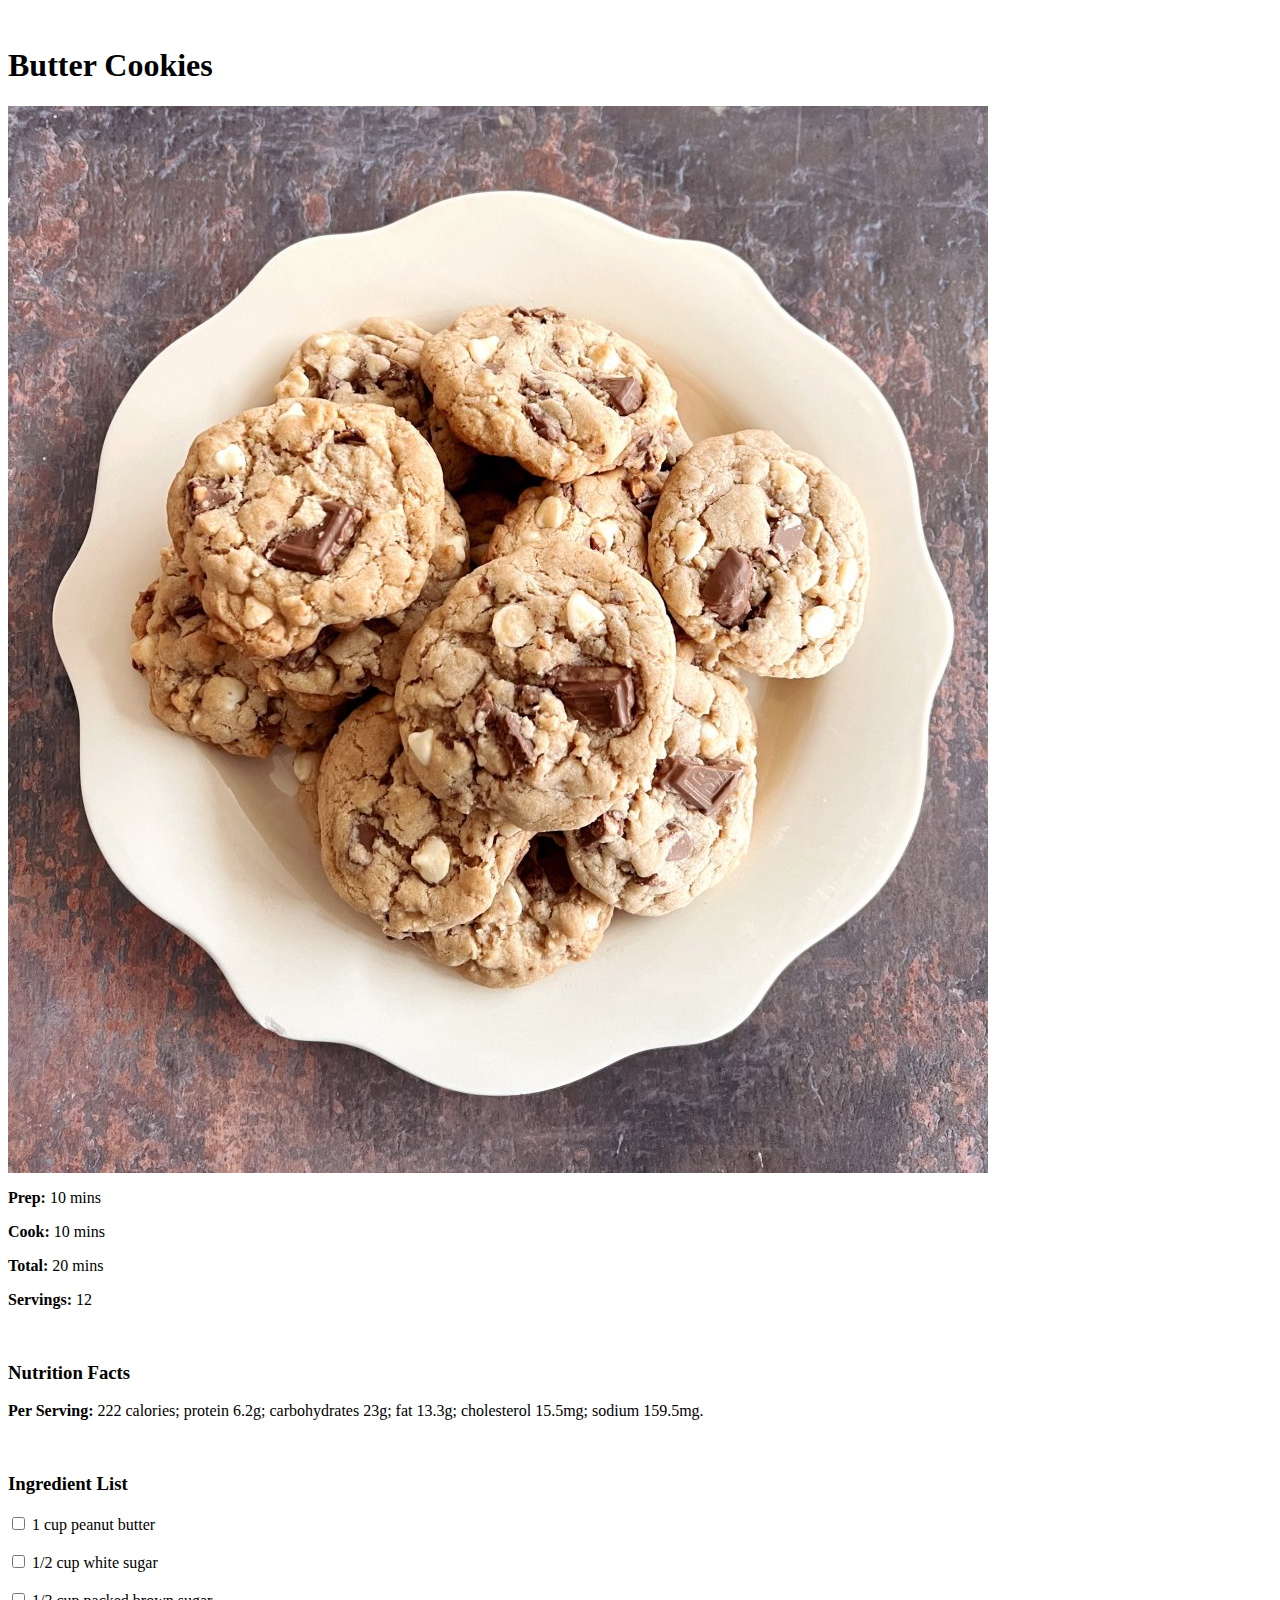
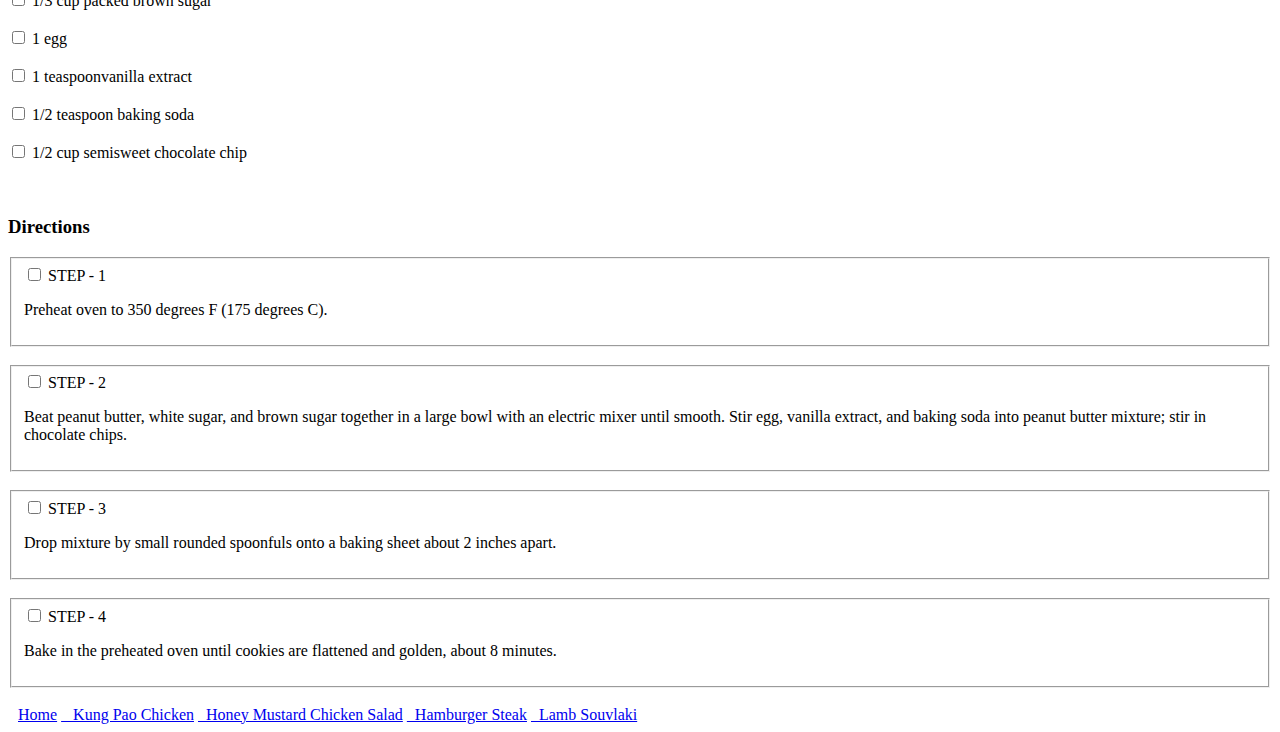
==== recipes/buttercookies.html @ df1562ae "Add recipes & fix links" ====
<html lang="en">
<head>
    <meta charset="UTF-8">
    <meta http-equiv="X-UA-Compatible" content="IE=edge">
    <meta name="viewport" content="width=device-width, initial-scale=1.0">
    <title>Butter Cookies</title>
</head>
<body>
    <br>
    <h1>Butter Cookies</h1>
    <div>
        <div>
            <img src="../img/buttercookies.jpeg" alt="Delicious butter cookies">
        </div>
        <div>
            <p><b>Prep: </b>10 mins</p>
            <p><b>Cook: </b>10 mins</p>
            <p><b>Total: </b>20 mins</p>
            <p><b>Servings: </b>12</p>         
        </div>
        <br>

        <h3>Nutrition Facts</h3>
        <p> <b>Per Serving:</b> 222 calories; protein 6.2g; carbohydrates 23g; fat 13.3g; cholesterol 15.5mg; sodium 159.5mg.</p>

    </div>


    
    <div>
        <br>
        <h3>Ingredient List</h3>
            <input type="checkbox" name="ing" id="ing">
            <label for="ing">1 cup peanut butter</label><br>
            <br>

            <input type="checkbox" name="ing" id="ing">
            <label for="ing">1/2 cup white sugar</label><br>
            <br>

            <input type="checkbox" name="ing" id="ing">
            <label for="ing">1/3 cup packed brown sugar</label><br>
            <br>

            <input type="checkbox" name="ing" id="ing">
            <label for="ing">1 egg</label><br>
            <br>

            <input type="checkbox" name="ing" id="ing">
            <label for="ing">1 teaspoonvanilla extract</label><br>
            <br>

            <input type="checkbox" name="ing" id="ing">
            <label for="ing">1/2 teaspoon baking soda</label><br>
            <br>

            <input type="checkbox" name="ing" id="ing">
            <label for="ing">1/2 cup semisweet chocolate chip</label><br>
            <br>

        </div>

        <div>
            <br>

            <h3>Directions</h3>

            <fieldset>
                <input type="checkbox" name="step" id="step">

                <label for="">STEP - 1</label>
                <p>Preheat oven to 350 degrees F (175 degrees C).</p>
            </fieldset>
            <br>
        <fieldset>
            <input type="checkbox" name="step" id="step">

            <label for="">STEP - 2</label>
            <p>Beat peanut butter, white sugar, and brown sugar together in a large bowl with an electric mixer until smooth. Stir egg, vanilla extract, and baking soda into peanut butter mixture; stir in chocolate chips.</p>
        </fieldset>
        <br>

            <fieldset>
                <input type="checkbox" name="step" id="step">

                <label for="">STEP - 3</label>
                <p>Drop mixture by small rounded spoonfuls onto a baking sheet about 2 inches apart.</p>
            </fieldset>
            <br>

            <fieldset>
                <input type="checkbox" name="step" id="step">

                <label for="">STEP - 4</label>
                <p>Bake in the preheated oven until cookies are flattened and golden, about 8 minutes.</p>
            </fieldset>
        </div>
        <br>

        <div style="padding-left:10px;">
            <a href="../index.html">Home</a>
            <a href="kungpaochicken.html"> &nbsp;&nbsp; Kung Pao Chicken</a>
            <a href="hmchickensalad.html">&nbsp;&nbsp;Honey Mustard Chicken Salad</a>
            <a href="hsteak.html">&nbsp;&nbsp;Hamburger Steak</a>
            <a href="lambsouvlaki.html">&nbsp;&nbsp;Lamb Souvlaki</a>

        </div>
    
</body>
</html>
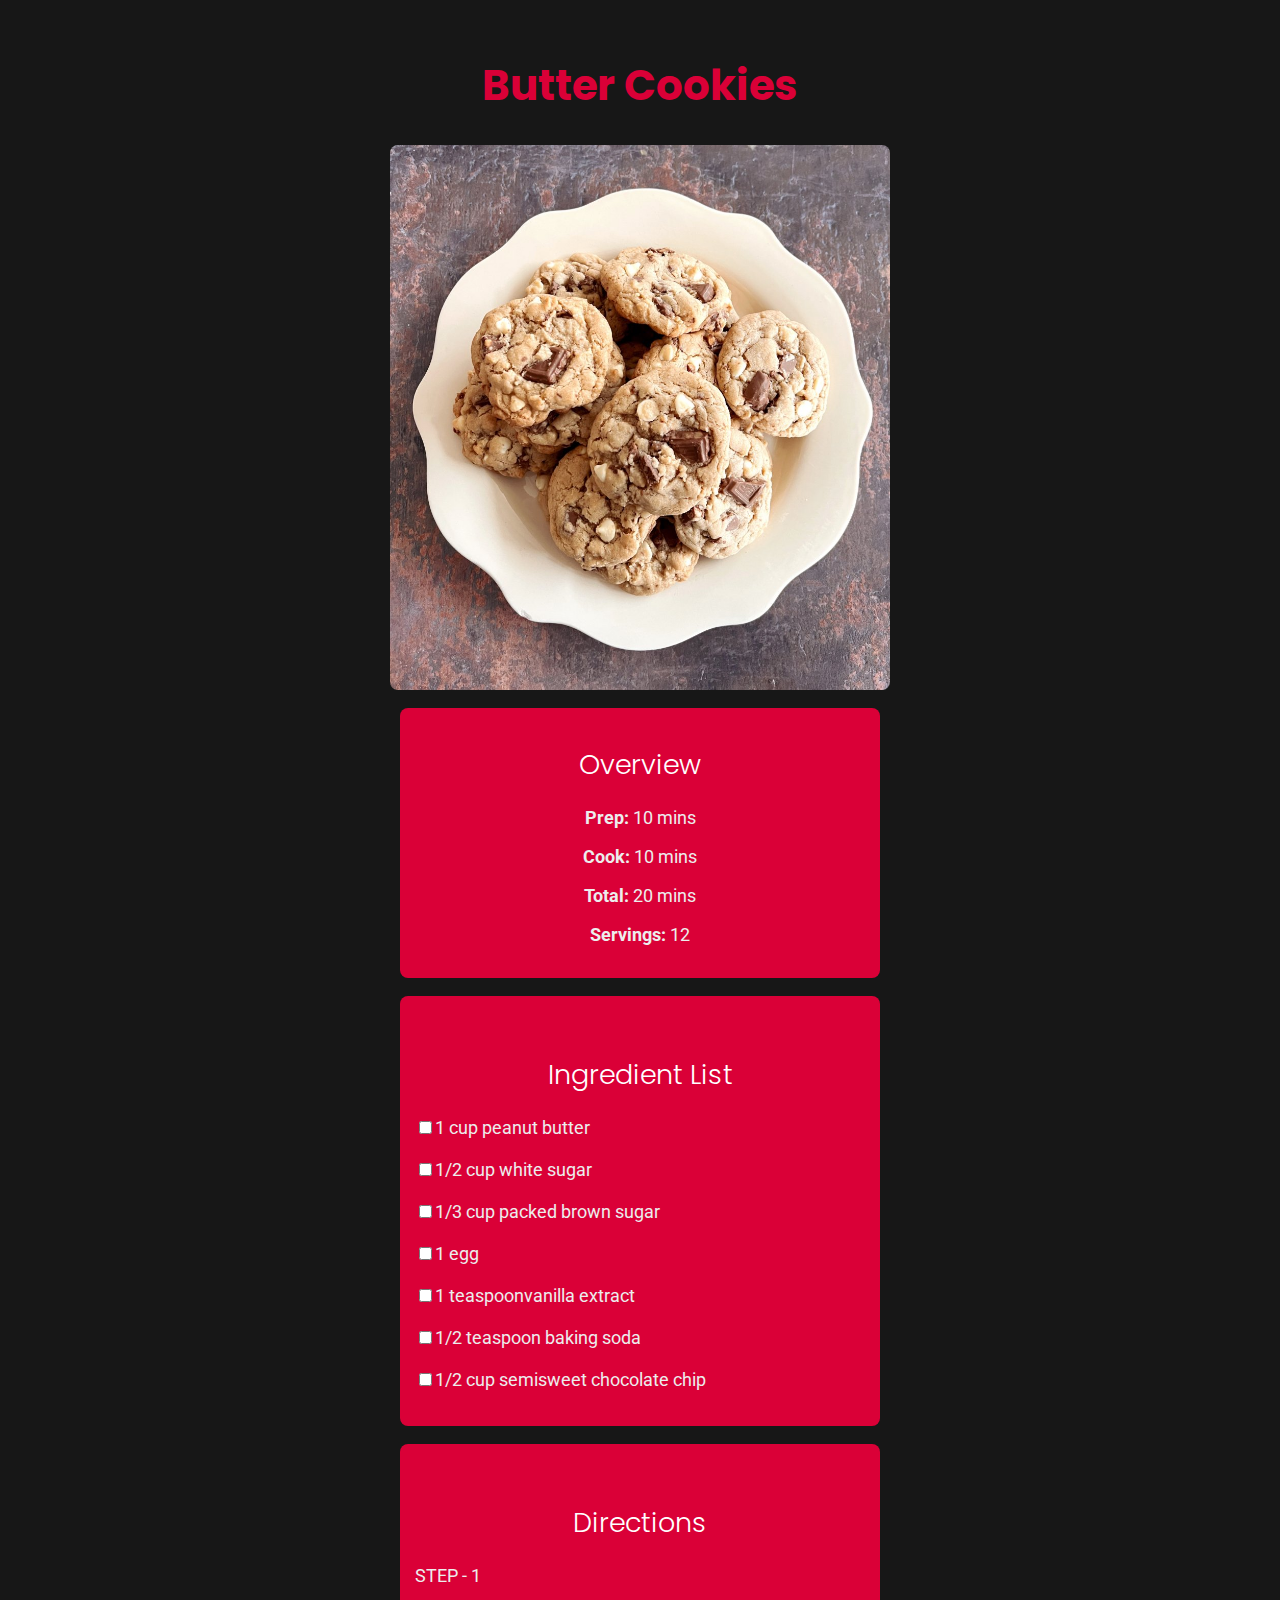
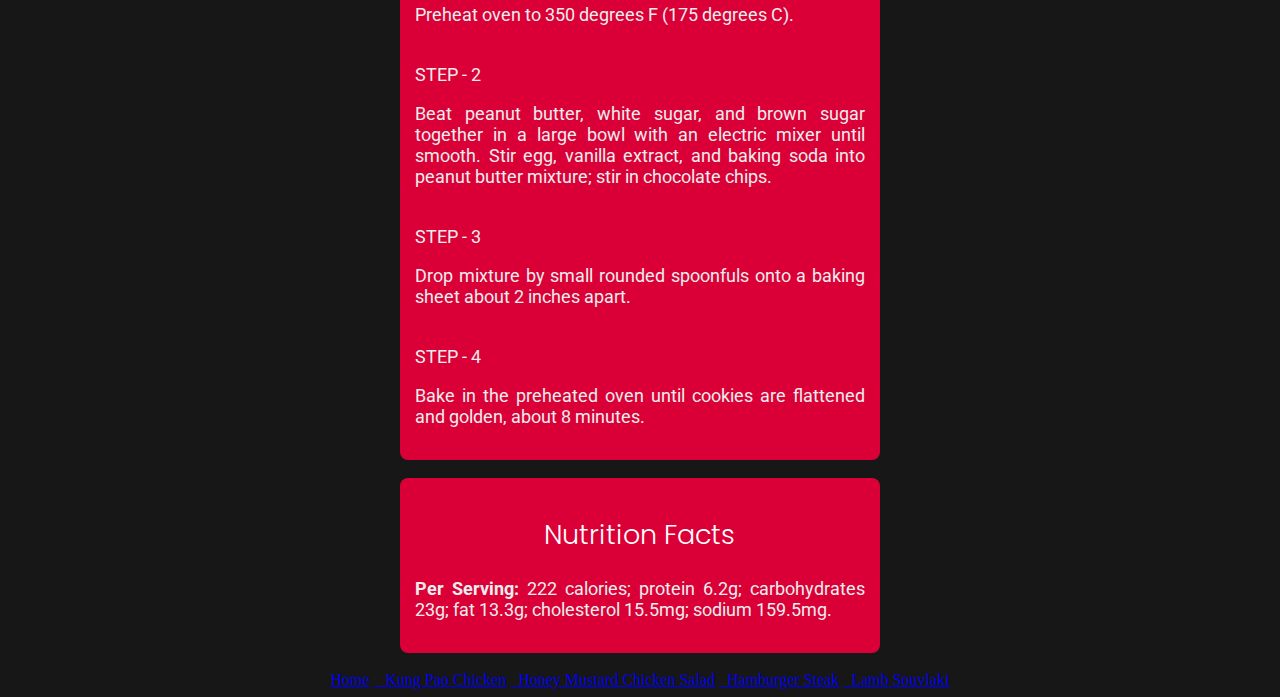
==== commit 90dddda6: "Apply style to remaining recipe page" ====
--- a/recipes/buttercookies.html
+++ b/recipes/buttercookies.html
@@ -4,100 +4,97 @@
     <meta http-equiv="X-UA-Compatible" content="IE=edge">
     <meta name="viewport" content="width=device-width, initial-scale=1.0">
     <title>Butter Cookies</title>
+    <link href="https://fonts.googleapis.com/css2?family=Poppins:wght@100;200;300;400;500;600;700;800;900&family=Roboto:wght@100;300;400&display=swap" rel="stylesheet">
+
+    <link rel="stylesheet" href="../styles/styles.css">
 </head>
 <body>
     <br>
-    <h1>Butter Cookies</h1>
-    <div>
-        <div>
-            <img src="../img/buttercookies.jpeg" alt="Delicious butter cookies">
-        </div>
-        <div>
+    <h1 class="title main">Butter Cookies</h1>
+    
+        <div class="image-box">
+            <img class="image" src="../img/buttercookies.jpeg" alt="Delicious butter cookies">
+        </div> <br>
+
+        <div class="overview card">
+            <h2 class="title">Overview</h2>
             <p><b>Prep: </b>10 mins</p>
             <p><b>Cook: </b>10 mins</p>
             <p><b>Total: </b>20 mins</p>
             <p><b>Servings: </b>12</p>         
-        </div>
-        <br>
+        </div><br>
 
-        <h3>Nutrition Facts</h3>
-        <p> <b>Per Serving:</b> 222 calories; protein 6.2g; carbohydrates 23g; fat 13.3g; cholesterol 15.5mg; sodium 159.5mg.</p>
 
-    </div>
+
 
 
     
-    <div>
+    <div class="ingredients card">
         <br>
-        <h3>Ingredient List</h3>
-            <input type="checkbox" name="ing" id="ing">
-            <label for="ing">1 cup peanut butter</label><br>
+        <h2 class="title">Ingredient List</h2>
+            
+            <label><input type="checkbox">1 cup peanut butter</label><br>
             <br>
 
-            <input type="checkbox" name="ing" id="ing">
-            <label for="ing">1/2 cup white sugar</label><br>
+            
+            <label><input type="checkbox">1/2 cup white sugar</label><br>
             <br>
 
-            <input type="checkbox" name="ing" id="ing">
-            <label for="ing">1/3 cup packed brown sugar</label><br>
+            
+            <label><input type="checkbox">1/3 cup packed brown sugar</label><br>
             <br>
 
-            <input type="checkbox" name="ing" id="ing">
-            <label for="ing">1 egg</label><br>
+            
+            <label><input type="checkbox">1 egg</label><br>
             <br>
 
-            <input type="checkbox" name="ing" id="ing">
-            <label for="ing">1 teaspoonvanilla extract</label><br>
+            
+            <label><input type="checkbox">1 teaspoonvanilla extract</label><br>
             <br>
 
-            <input type="checkbox" name="ing" id="ing">
-            <label for="ing">1/2 teaspoon baking soda</label><br>
+            
+            <label><input type="checkbox">1/2 teaspoon baking soda</label><br>
             <br>
 
-            <input type="checkbox" name="ing" id="ing">
-            <label for="ing">1/2 cup semisweet chocolate chip</label><br>
+            
+            <label><input type="checkbox">1/2 cup semisweet chocolate chip</label><br>
             <br>
 
-        </div>
+        </div> <br>
 
-        <div>
+        <div class="direction card">
             <br>
 
-            <h3>Directions</h3>
+            <h2 class="title">Directions</h2>
 
-            <fieldset>
-                <input type="checkbox" name="step" id="step">
-
-                <label for="">STEP - 1</label>
+                <label>STEP - 1</label>
                 <p>Preheat oven to 350 degrees F (175 degrees C).</p>
-            </fieldset>
-            <br>
-        <fieldset>
-            <input type="checkbox" name="step" id="step">
-
-            <label for="">STEP - 2</label>
-            <p>Beat peanut butter, white sugar, and brown sugar together in a large bowl with an electric mixer until smooth. Stir egg, vanilla extract, and baking soda into peanut butter mixture; stir in chocolate chips.</p>
-        </fieldset>
-        <br>
-
-            <fieldset>
-                <input type="checkbox" name="step" id="step">
-
-                <label for="">STEP - 3</label>
-                <p>Drop mixture by small rounded spoonfuls onto a baking sheet about 2 inches apart.</p>
-            </fieldset>
+            
             <br>
 
-            <fieldset>
-                <input type="checkbox" name="step" id="step">
+            <label>STEP - 2</label>
+            <p>Beat peanut butter, white sugar, and brown sugar together in a large bowl with an electric mixer until smooth. Stir egg, vanilla extract, and baking soda into peanut butter mixture; stir in chocolate chips.</p>
+        
+           <br>
 
-                <label for="">STEP - 4</label>
-                <p>Bake in the preheated oven until cookies are flattened and golden, about 8 minutes.</p>
-            </fieldset>
-        </div>
-        <br>
 
-        <div style="padding-left:10px;">
+            <label>STEP - 3</label>
+            <p>Drop mixture by small rounded spoonfuls onto a baking sheet about 2 inches apart.</p>
+            
+            <br>
+
+            <label>STEP - 4</label>
+            <p>Bake in the preheated oven until cookies are flattened and golden, about 8 minutes.</p>
+            
+        </div><br>
+        
+
+        <div class="nutrition card">
+            <h2 class="title">Nutrition Facts</h2>
+            <p> <b>Per Serving:</b> 222 calories; protein 6.2g; carbohydrates 23g; fat 13.3g; cholesterol 15.5mg; sodium 159.5mg.</p>
+        </div><br>
+
+        <div class="bottom-links"">
             <a href="../index.html">Home</a>
             <a href="kungpaochicken.html"> &nbsp;&nbsp; Kung Pao Chicken</a>
             <a href="hmchickensalad.html">&nbsp;&nbsp;Honey Mustard Chicken Salad</a>
--- a/styles/styles.css
+++ b/styles/styles.css
@@ -0,0 +1,50 @@
+body{
+    background-color: #171717;
+}
+.title {
+    color: white;
+    text-align: center;
+    font-family: 'Poppins', sans-serif;
+    font-weight: 300;
+    
+}
+
+.title.main {
+    color: #DA0037;
+    font-size: 42px;
+    font-weight: 700;
+}
+
+.image-box {
+    width: 500px;
+    margin: 0 auto;
+    
+}
+.image {
+    width: 500px;
+    height: auto;
+    border-radius: 8px; 
+}
+
+.card {
+    width: 450px;
+    text-align: justify;
+    background-color: #DA0037;
+    margin: 0 auto;
+    border-radius: 8px;
+    padding: 15px;
+    font-family: 'Roboto', sans-serif;
+    font-size: 18px;
+    color: #EDEDED;
+
+}
+
+.overview {
+    text-align: center;
+    
+}
+
+.bottom-links {
+    text-align: center;
+    
+}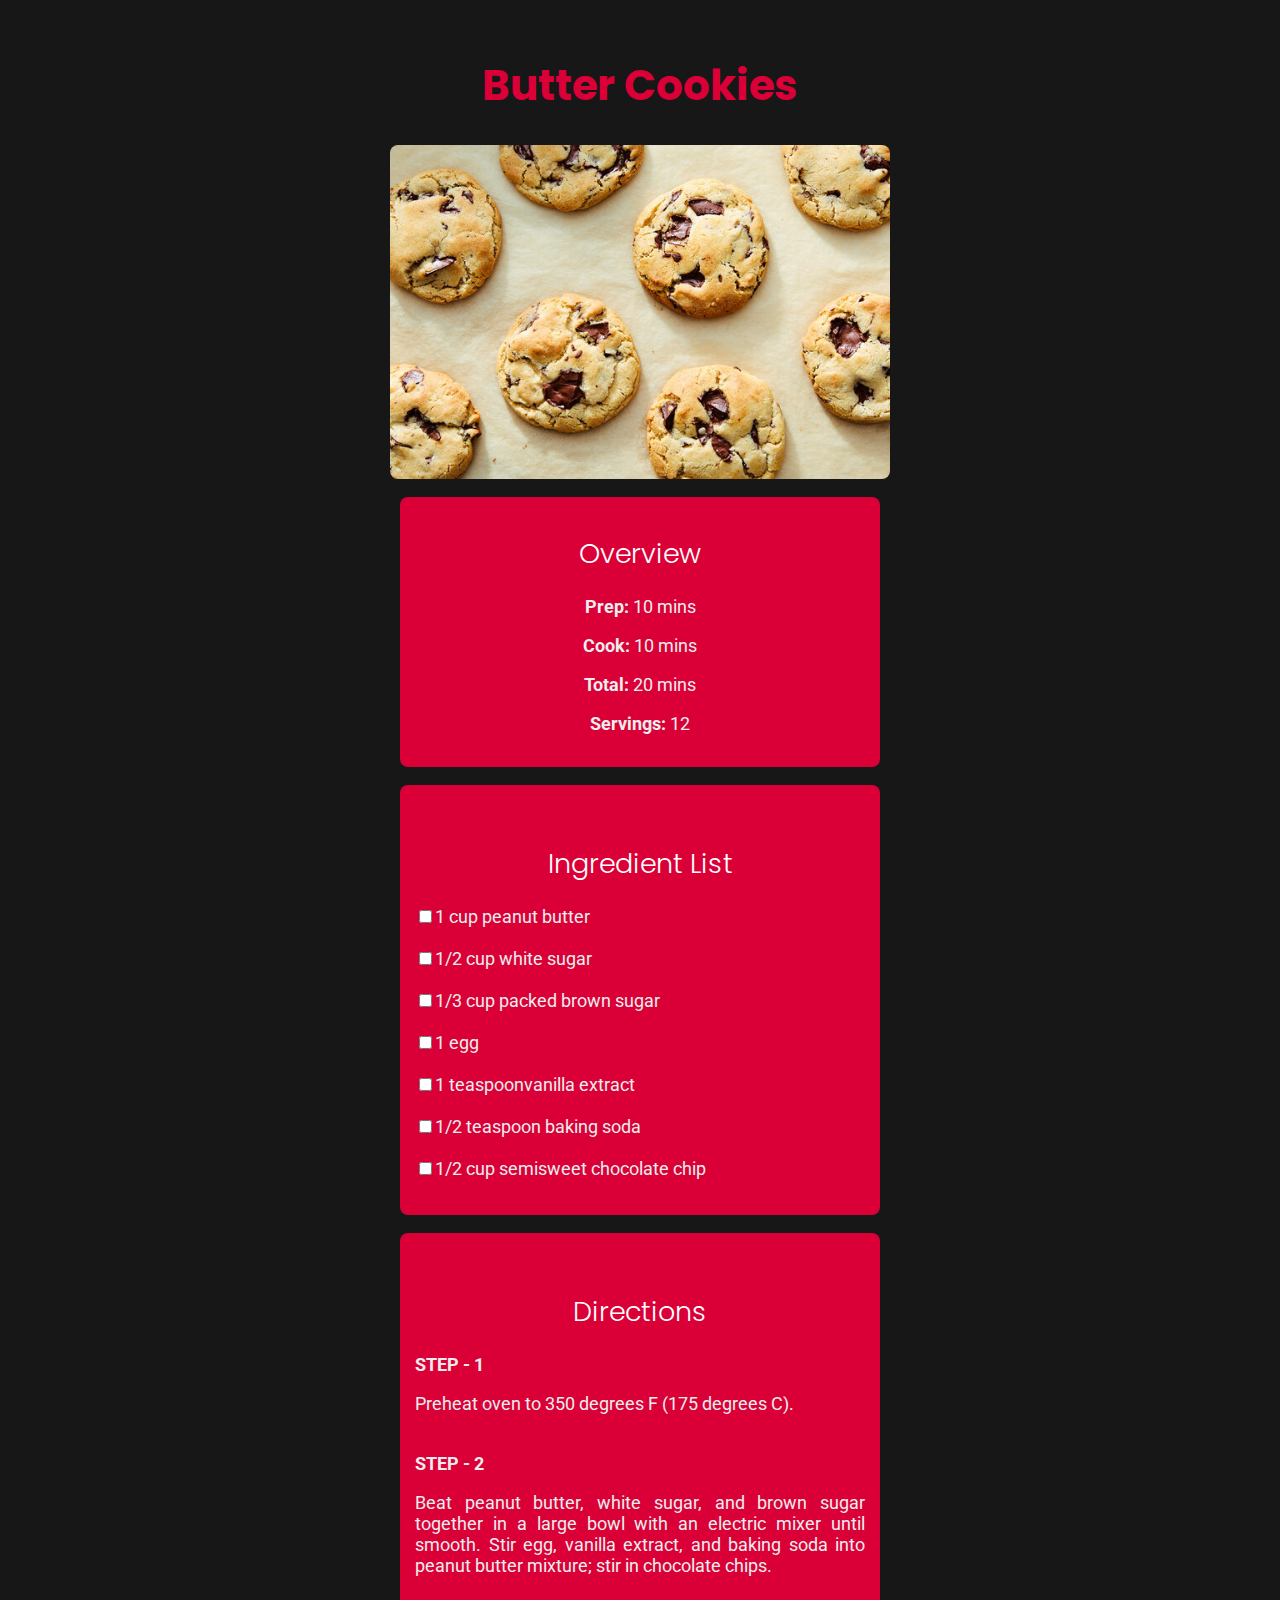
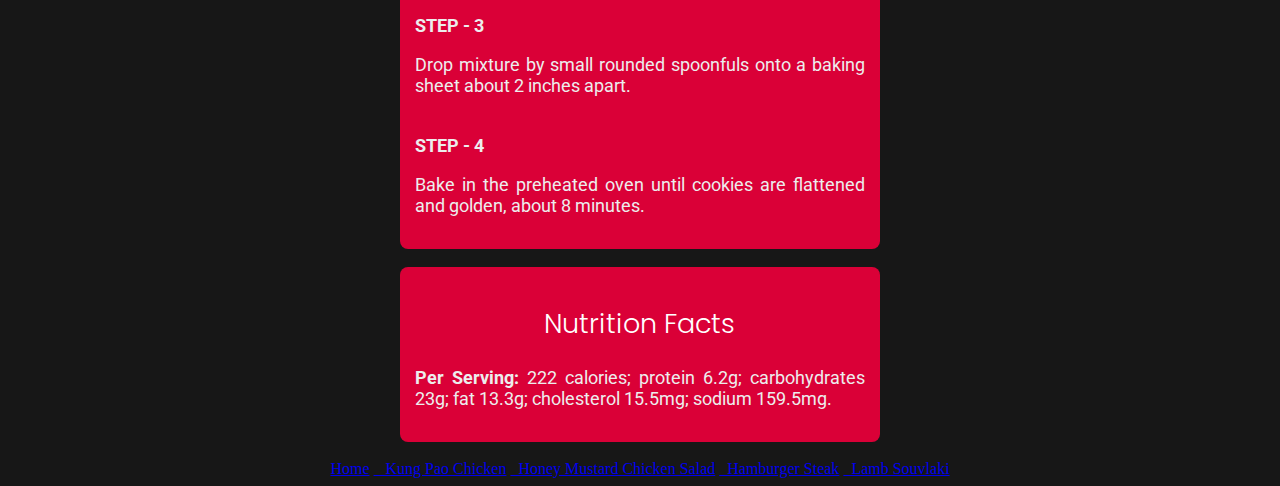
==== commit f8c198b8: "style index file" ====
--- a/recipes/buttercookies.html
+++ b/recipes/buttercookies.html
@@ -13,7 +13,7 @@
     <h1 class="title main">Butter Cookies</h1>
     
         <div class="image-box">
-            <img class="image" src="../img/buttercookies.jpeg" alt="Delicious butter cookies">
+            <img class="image" src="../img/buttercookies.jpg" alt="Delicious butter cookies">
         </div> <br>
 
         <div class="overview card">
--- a/styles/styles.css
+++ b/styles/styles.css
@@ -1,6 +1,29 @@
 body{
     background-color: #171717;
 }
+
+.image-index {
+    width: 300px;
+    height: 200px;
+    border-radius: 30px;
+    padding: 20px;
+    
+}
+
+.image-box-index {
+    text-align: center;
+
+}
+
+
+
+
+
+
+
+
+
+
 .title {
     color: white;
     text-align: center;
@@ -47,4 +70,7 @@
 .bottom-links {
     text-align: center;
     
+}
+.direction label  {
+    font-weight: bold;
 }